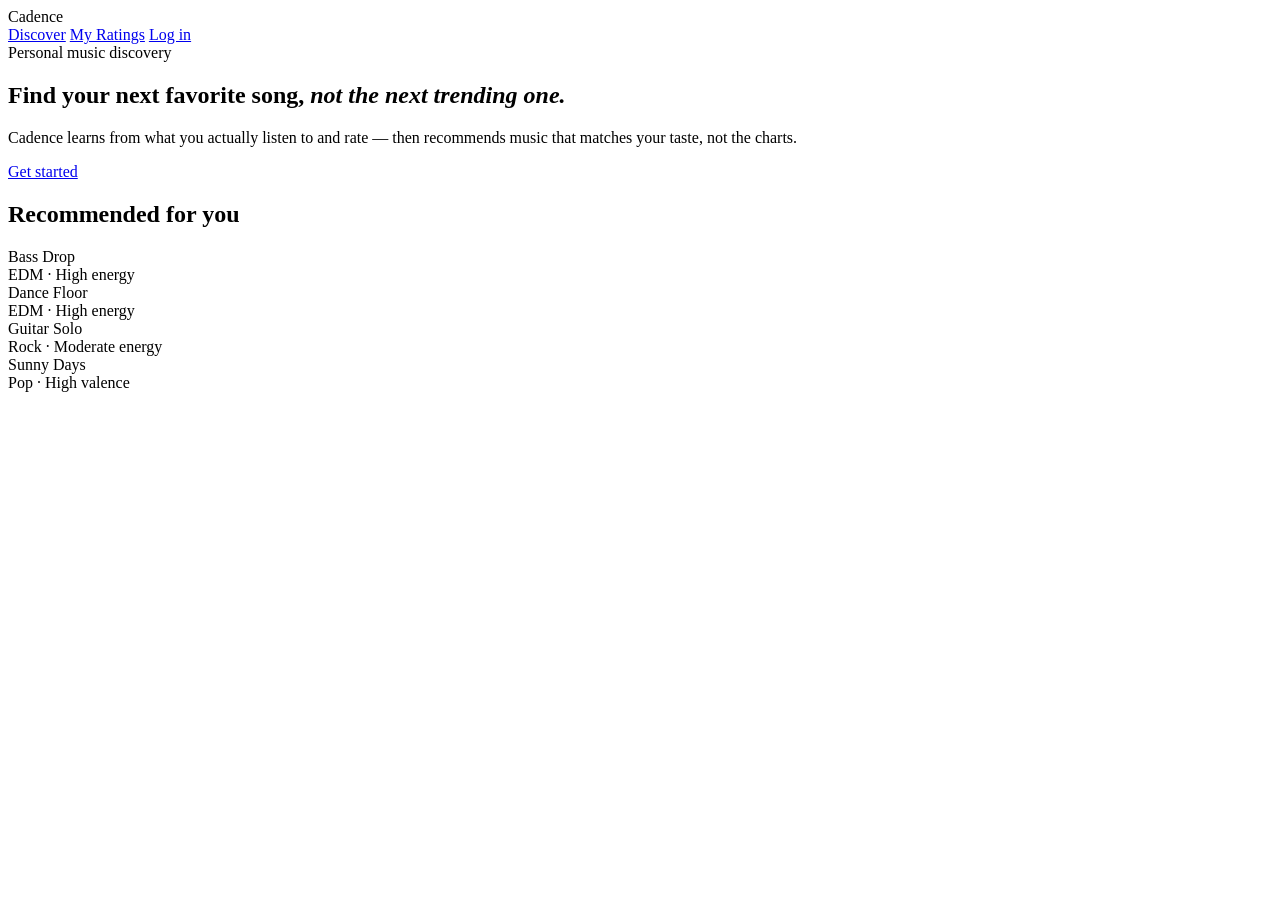
==== index.html @ 7150e8e4 "initial login page and main page" ====
<!DOCTYPE html>
<html lang="en">
<head>
<meta charset="UTF-8">
<meta name="viewport" content="width=device-width, initial-scale=1.0">
<title>Cadence — Music that matches your wavelength</title>
<link rel="stylesheet" href="static/css/style.css">
</head>
<body>

  <nav class="nav">
    <div class="brand">
      <div class="eq"><span></span><span></span><span></span><span></span></div>
      Cadence
    </div>
    <div class="nav-links">
      <a href="#">Discover</a>
      <a href="#">My Ratings</a>
      <a href="login.html">Log in</a>
    </div>
  </nav>

  <section class="hero">
    <div class="eyebrow">Personal music discovery</div>
    <h1>Find your next favorite song, <em>not the next trending one.</em></h1>
    <p>Cadence learns from what you actually listen to and rate — then recommends music that matches your taste, not the charts.</p>
    <a href="login.html" class="btn btn-primary">Get started</a>
  </section>

  <section class="section">
    <h2>Recommended for you</h2>
    <div class="song-grid">
      <div class="song-card">
        <div class="art"></div>
        <div class="title">Bass Drop</div>
        <div class="artist">EDM · High energy</div>
      </div>
      <div class="song-card">
        <div class="art"></div>
        <div class="title">Dance Floor</div>
        <div class="artist">EDM · High energy</div>
      </div>
      <div class="song-card">
        <div class="art"></div>
        <div class="title">Guitar Solo</div>
        <div class="artist">Rock · Moderate energy</div>
      </div>
      <div class="song-card">
        <div class="art"></div>
        <div class="title">Sunny Days</div>
        <div class="artist">Pop · High valence</div>
      </div>
    </div>
  </section>

</body>
</html>
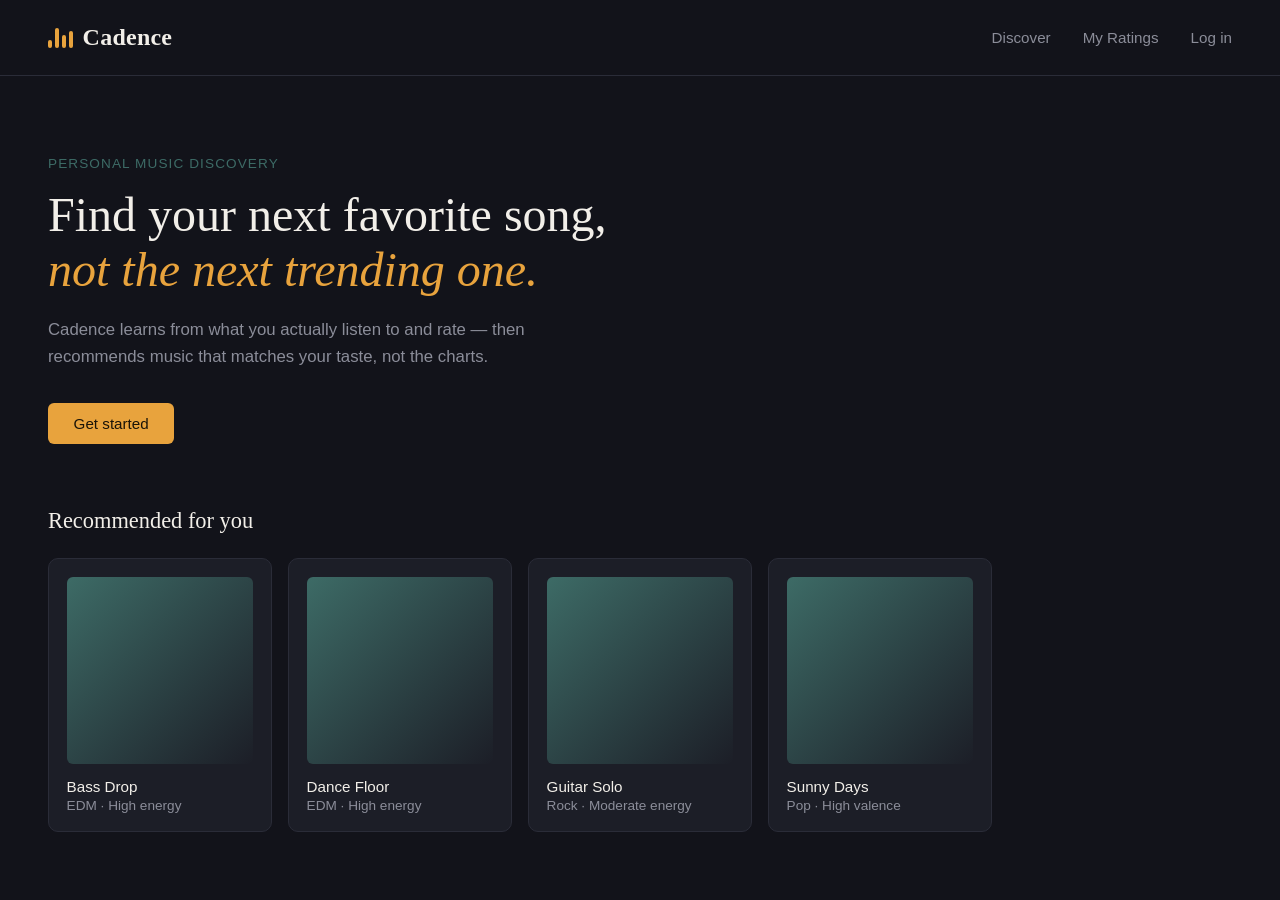
==== commit 8206ff81: "fixed linking index.html and login.html to styles.css git status clear" ====
--- a/index.html
+++ b/index.html
@@ -4,7 +4,7 @@
 <meta charset="UTF-8">
 <meta name="viewport" content="width=device-width, initial-scale=1.0">
 <title>Cadence — Music that matches your wavelength</title>
-<link rel="stylesheet" href="static/css/style.css">
+<link rel="stylesheet" href="styles.css">
 </head>
 <body>
 
--- a/styles.css
+++ b/styles.css
@@ -0,0 +1,319 @@
+/* ============================================
+   CADENCE — Design tokens & shared styles
+   ============================================ */
+
+   @import url('https://fonts.googleapis.com/css2?family=Fraunces:opsz,wght@9..144,400;9..144,500;9..144,600&family=Work+Sans:wght@400;500;600&display=swap');
+
+   :root {
+     /* Color tokens */
+     --bg: #12131A;
+     --bg-card: #1C1E27;
+     --bg-input: #20222C;
+     --text: #F2EFE9;
+     --text-muted: #8B8D99;
+     --accent: #E8A33D;
+     --accent-dim: #B8802E;
+     --secondary: #3D6B66;
+     --border: #2A2C38;
+     --error: #D96C6C;
+   
+     /* Type tokens */
+     --font-display: 'Fraunces', serif;
+     --font-body: 'Work Sans', sans-serif;
+   }
+   
+   * {
+     box-sizing: border-box;
+   }
+   
+   body {
+     margin: 0;
+     background: var(--bg);
+     color: var(--text);
+     font-family: var(--font-body);
+     -webkit-font-smoothing: antialiased;
+   }
+   
+   a {
+     color: inherit;
+   }
+   
+   /* ---------- Nav ---------- */
+   .nav {
+     display: flex;
+     align-items: center;
+     justify-content: space-between;
+     padding: 1.5rem 3rem;
+     border-bottom: 1px solid var(--border);
+   }
+   
+   .brand {
+     display: flex;
+     align-items: center;
+     gap: 0.6rem;
+     font-family: var(--font-display);
+     font-size: 1.5rem;
+     font-weight: 600;
+     letter-spacing: 0.01em;
+   }
+   
+   /* Signature element: equalizer bars, animated on load, quiet otherwise */
+   .eq {
+     display: flex;
+     align-items: flex-end;
+     gap: 3px;
+     height: 20px;
+   }
+   
+   .eq span {
+     display: block;
+     width: 4px;
+     background: var(--accent);
+     border-radius: 2px;
+     animation: eq-bounce 1.2s ease-in-out infinite;
+   }
+   
+   .eq span:nth-child(1) { height: 40%; animation-delay: 0s; }
+   .eq span:nth-child(2) { height: 100%; animation-delay: 0.2s; }
+   .eq span:nth-child(3) { height: 65%; animation-delay: 0.4s; }
+   .eq span:nth-child(4) { height: 85%; animation-delay: 0.1s; }
+   
+   @keyframes eq-bounce {
+     0%, 100% { transform: scaleY(0.4); }
+     50% { transform: scaleY(1); }
+   }
+   
+   @media (prefers-reduced-motion: reduce) {
+     .eq span { animation: none; }
+   }
+   
+   .nav-links {
+     display: flex;
+     gap: 2rem;
+     font-size: 0.95rem;
+     color: var(--text-muted);
+   }
+   
+   .nav-links a {
+     text-decoration: none;
+     transition: color 0.15s ease;
+   }
+   
+   .nav-links a:hover,
+   .nav-links a:focus-visible {
+     color: var(--text);
+   }
+   
+   /* ---------- Buttons ---------- */
+   .btn {
+     display: inline-block;
+     padding: 0.75rem 1.6rem;
+     border-radius: 6px;
+     font-family: var(--font-body);
+     font-weight: 500;
+     font-size: 0.95rem;
+     text-decoration: none;
+     cursor: pointer;
+     border: none;
+     transition: transform 0.12s ease, background 0.15s ease;
+   }
+   
+   .btn:active {
+     transform: scale(0.98);
+   }
+   
+   .btn-primary {
+     background: var(--accent);
+     color: #1A1408;
+   }
+   
+   .btn-primary:hover {
+     background: #f0ac4a;
+   }
+   
+   .btn-ghost {
+     background: transparent;
+     color: var(--text);
+     border: 1px solid var(--border);
+   }
+   
+   .btn-ghost:hover {
+     border-color: var(--text-muted);
+   }
+   
+   .btn:focus-visible {
+     outline: 2px solid var(--accent);
+     outline-offset: 2px;
+   }
+   
+   /* ---------- Login page ---------- */
+   .auth-wrap {
+     min-height: calc(100vh - 76px);
+     display: flex;
+     align-items: center;
+     justify-content: center;
+     padding: 2rem;
+   }
+   
+   .auth-card {
+     background: var(--bg-card);
+     border: 1px solid var(--border);
+     border-radius: 12px;
+     padding: 2.75rem 2.5rem;
+     width: 100%;
+     max-width: 380px;
+   }
+   
+   .auth-card h1 {
+     font-family: var(--font-display);
+     font-size: 1.8rem;
+     font-weight: 500;
+     margin: 0 0 0.4rem;
+   }
+   
+   .auth-card .sub {
+     color: var(--text-muted);
+     font-size: 0.9rem;
+     margin: 0 0 2rem;
+   }
+   
+   .field {
+     margin-bottom: 1.25rem;
+   }
+   
+   .field label {
+     display: block;
+     font-size: 0.85rem;
+     color: var(--text-muted);
+     margin-bottom: 0.4rem;
+   }
+   
+   .field input {
+     width: 100%;
+     padding: 0.7rem 0.85rem;
+     background: var(--bg-input);
+     border: 1px solid var(--border);
+     border-radius: 6px;
+     color: var(--text);
+     font-family: var(--font-body);
+     font-size: 0.95rem;
+   }
+   
+   .field input:focus-visible {
+     outline: 2px solid var(--accent);
+     outline-offset: 1px;
+     border-color: var(--accent);
+   }
+   
+   .auth-card .btn {
+     width: 100%;
+     margin-top: 0.5rem;
+     text-align: center;
+   }
+   
+   .auth-switch {
+     margin-top: 1.75rem;
+     text-align: center;
+     font-size: 0.88rem;
+     color: var(--text-muted);
+   }
+   
+   .auth-switch a {
+     color: var(--accent);
+     text-decoration: none;
+   }
+   
+   .auth-switch a:hover {
+     text-decoration: underline;
+   }
+   
+   /* ---------- Home page ---------- */
+   .hero {
+     padding: 5rem 3rem 4rem;
+     max-width: 720px;
+   }
+   
+   .hero .eyebrow {
+     color: var(--secondary);
+     font-size: 0.85rem;
+     letter-spacing: 0.08em;
+     text-transform: uppercase;
+     margin-bottom: 1rem;
+   }
+   
+   .hero h1 {
+     font-family: var(--font-display);
+     font-size: 3rem;
+     font-weight: 500;
+     line-height: 1.15;
+     margin: 0 0 1.25rem;
+   }
+   
+   .hero h1 em {
+     font-style: italic;
+     color: var(--accent);
+   }
+   
+   .hero p {
+     color: var(--text-muted);
+     font-size: 1.05rem;
+     line-height: 1.6;
+     max-width: 480px;
+     margin: 0 0 2rem;
+   }
+   
+   .section {
+     padding: 0 3rem 4rem;
+   }
+   
+   .section h2 {
+     font-family: var(--font-display);
+     font-size: 1.4rem;
+     font-weight: 500;
+     margin: 0 0 1.5rem;
+   }
+   
+   .song-grid {
+     display: grid;
+     grid-template-columns: repeat(auto-fill, minmax(220px, 1fr));
+     gap: 1rem;
+   }
+   
+   .song-card {
+     background: var(--bg-card);
+     border: 1px solid var(--border);
+     border-radius: 10px;
+     padding: 1.1rem;
+     transition: border-color 0.15s ease;
+   }
+   
+   .song-card:hover {
+     border-color: var(--secondary);
+   }
+   
+   .song-card .art {
+     width: 100%;
+     aspect-ratio: 1;
+     border-radius: 6px;
+     background: linear-gradient(135deg, var(--secondary), var(--bg-card));
+     margin-bottom: 0.9rem;
+   }
+   
+   .song-card .title {
+     font-weight: 500;
+     font-size: 0.95rem;
+     margin-bottom: 0.2rem;
+   }
+   
+   .song-card .artist {
+     color: var(--text-muted);
+     font-size: 0.85rem;
+   }
+   
+   @media (max-width: 640px) {
+     .nav { padding: 1.25rem 1.5rem; }
+     .nav-links { display: none; }
+     .hero { padding: 3rem 1.5rem 2.5rem; }
+     .hero h1 { font-size: 2.2rem; }
+     .section { padding: 0 1.5rem 3rem; }
+   }
